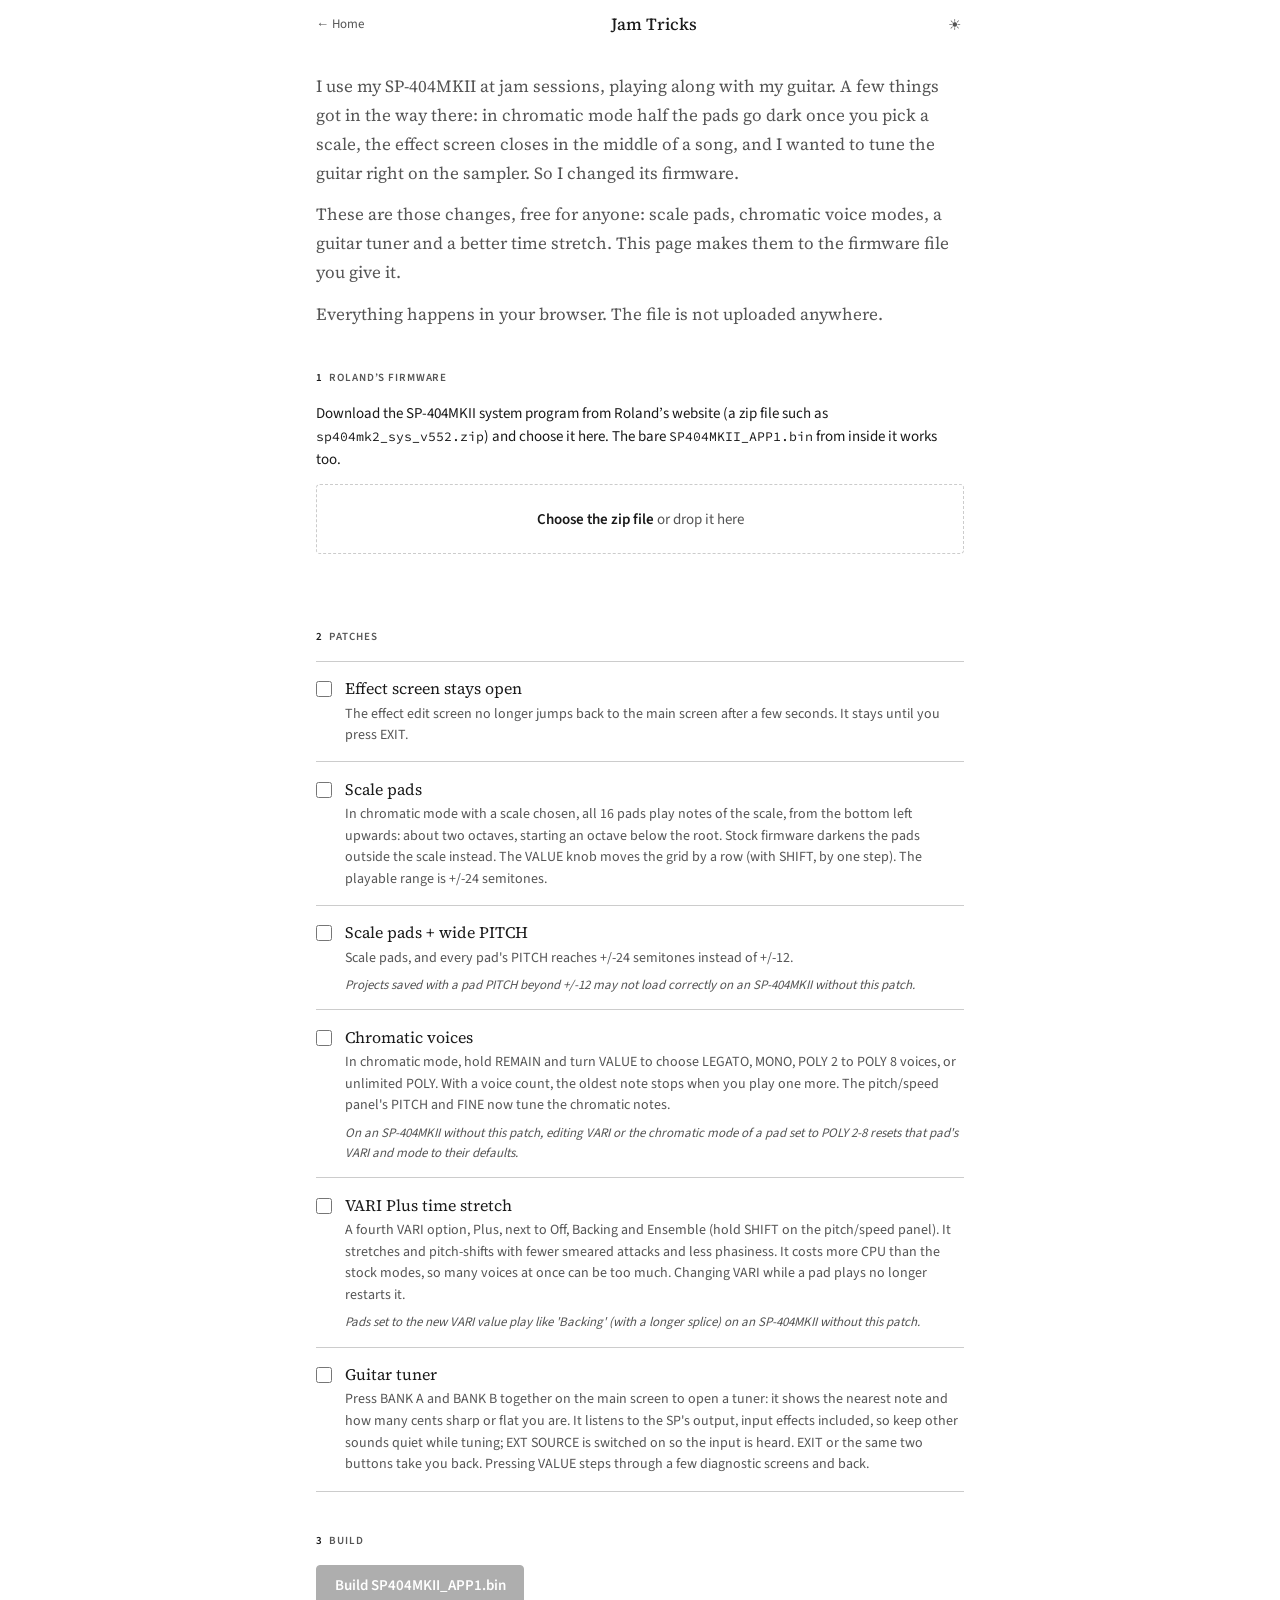
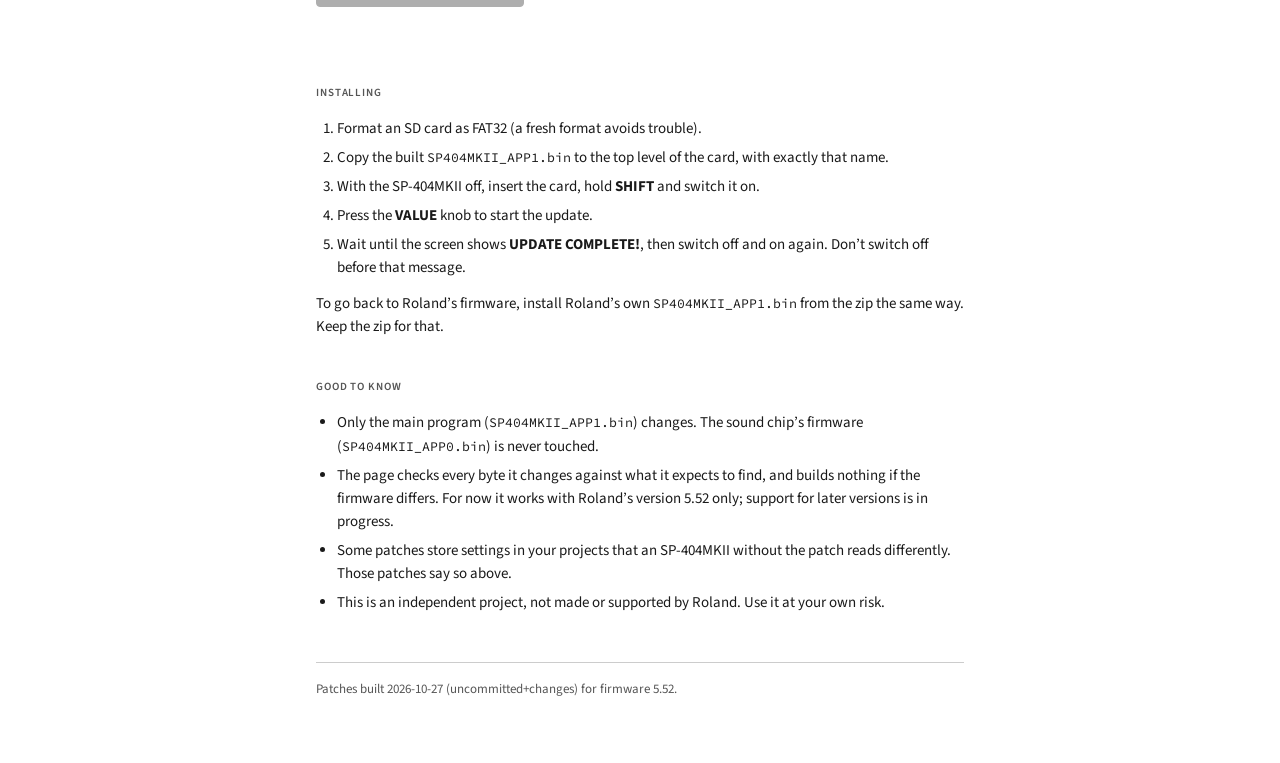
==== web/index.html @ 8525abc3 "Extract APP1 musical features and self-contained web patcher" ====
<!DOCTYPE html>
<html lang="en">
<head>
  <meta charset="UTF-8">
  <meta name="viewport" content="width=device-width, initial-scale=1.0">
  <title>Jam Tricks</title>
  <script>
    (function() {
      var saved = localStorage.getItem('theme');
      var prefersDark = window.matchMedia('(prefers-color-scheme: dark)').matches;
      if (saved === 'dark' || (!saved && prefersDark)) {
        document.documentElement.setAttribute('data-theme', 'dark');
      }
    })();
  </script>
  <link rel="stylesheet" href="fonts/fonts.css">
  <link rel="stylesheet" href="style.css">
  <script type="module" src="app.js"></script>
</head>
<body>
  <nav class="site-nav">
    <a href="https://asfaust.github.io/">&larr; Home</a>
    <h1>Jam Tricks</h1>
    <button class="theme-toggle" id="themeToggle" aria-label="Toggle dark mode">☀</button>
  </nav>

  <main class="page">
    <div class="lede">
      <p>I use my SP-404MKII at jam sessions, playing along with my guitar. A few things got in
        the way there: in chromatic mode half the pads go dark once you pick a scale, the effect
        screen closes in the middle of a song, and I wanted to tune the guitar right on the
        sampler. So I changed its firmware.</p>
      <p>These are those changes, free for anyone: scale pads, chromatic voice modes, a guitar
        tuner and a better time stretch. This page makes them to the firmware file you give it.</p>
      <p>Everything happens in your browser. The file is not uploaded anywhere.</p>
    </div>

    <h2><span class="step">1</span>Roland’s firmware</h2>
    <p>Download the SP-404MKII system program from Roland’s website (a zip file such as
      <code>sp404mk2_sys_v552.zip</code>) and choose it here. The bare
      <code>SP404MKII_APP1.bin</code> from inside it works too.</p>
    <label class="drop" id="drop">
      <input type="file" id="file" accept=".zip,.bin">
      <strong>Choose the zip file</strong> or drop it here
    </label>
    <div class="status" id="fileStatus" role="status"></div>

    <h2><span class="step">2</span>Patches</h2>
    <ul class="patches" id="patches"></ul>

    <h2><span class="step">3</span>Build</h2>
    <p><button class="build" id="build" disabled>Build SP404MKII_APP1.bin</button></p>
    <div class="status" id="buildStatus" role="status"></div>

    <h2>Installing</h2>
    <ol>
      <li>Format an SD card as FAT32 (a fresh format avoids trouble).</li>
      <li>Copy the built <code>SP404MKII_APP1.bin</code> to the top level of the card, with exactly
        that name.</li>
      <li>With the SP-404MKII off, insert the card, hold <strong>SHIFT</strong> and switch it on.</li>
      <li>Press the <strong>VALUE</strong> knob to start the update.</li>
      <li>Wait until the screen shows <strong>UPDATE COMPLETE!</strong>, then switch off and on
        again. Don’t switch off before that message.</li>
    </ol>
    <p>To go back to Roland’s firmware, install Roland’s own <code>SP404MKII_APP1.bin</code> from
      the zip the same way. Keep the zip for that.</p>

    <h2>Good to know</h2>
    <ul>
      <li>Only the main program (<code>SP404MKII_APP1.bin</code>) changes. The sound chip’s
        firmware (<code>SP404MKII_APP0.bin</code>) is never touched.</li>
      <li>The page checks every byte it changes against what it expects to find, and builds
        nothing if the firmware differs. For now it works with Roland’s version 5.52 only;
        support for later versions is in progress.</li>
      <li>Some patches store settings in your projects that an SP-404MKII without the patch
        reads differently. Those patches say so above.</li>
      <li>This is an independent project, not made or supported by Roland. Use it at your own
        risk.</li>
    </ul>

    <footer class="small" id="footer"></footer>
  </main>

  <script>
    var btn = document.getElementById('themeToggle');
    function applyTheme() {
      var saved = localStorage.getItem('theme');
      var prefersDark = window.matchMedia('(prefers-color-scheme: dark)').matches;
      var dark = saved === 'dark' || (!saved && prefersDark);
      document.documentElement.setAttribute('data-theme', dark ? 'dark' : 'light');
      btn.textContent = dark ? '☾' : '☀';
    }
    applyTheme();
    window.addEventListener('pageshow', applyTheme);
    btn.addEventListener('click', function() {
      var isDark = document.documentElement.getAttribute('data-theme') === 'dark';
      var next = isDark ? 'light' : 'dark';
      localStorage.setItem('theme', next);
      document.documentElement.setAttribute('data-theme', next);
      btn.textContent = isDark ? '☀' : '☾';
    });
  </script>
</body>
</html>
---- web/fonts/fonts.css ----
/* Adobe Source fonts, SIL Open Font License; see OFL.txt. */

@font-face {
  font-family: 'Source Serif 4';
  font-style: normal;
  font-weight: 200 900;
  font-display: swap;
  src: url(./source-serif-4-latin-opsz-normal.woff2) format('woff2');
  unicode-range: U+0000-00FF,U+0131,U+0152-0153,U+02BB-02BC,U+02C6,U+02DA,U+02DC,U+0304,U+0308,U+0329,U+2000-206F,U+20AC,U+2122,U+2191,U+2193,U+2212,U+2215,U+FEFF,U+FFFD;
}

@font-face {
  font-family: 'Source Serif 4';
  font-style: normal;
  font-weight: 200 900;
  font-display: swap;
  src: url(./source-serif-4-latin-ext-opsz-normal.woff2) format('woff2');
  unicode-range: U+0100-02BA,U+02BD-02C5,U+02C7-02CC,U+02CE-02D7,U+02DD-02FF,U+0304,U+0308,U+0329,U+1D00-1DBF,U+1E00-1E9F,U+1EF2-1EFF,U+2020,U+20A0-20AB,U+20AD-20C4,U+2113,U+2C60-2C7F,U+A720-A7FF;
}

@font-face {
  font-family: 'Source Sans 3';
  font-style: normal;
  font-weight: 200 900;
  font-display: swap;
  src: url(./source-sans-3-latin-wght-normal.woff2) format('woff2');
  unicode-range: U+0000-00FF,U+0131,U+0152-0153,U+02BB-02BC,U+02C6,U+02DA,U+02DC,U+0304,U+0308,U+0329,U+2000-206F,U+20AC,U+2122,U+2191,U+2193,U+2212,U+2215,U+FEFF,U+FFFD;
}

@font-face {
  font-family: 'Source Sans 3';
  font-style: normal;
  font-weight: 200 900;
  font-display: swap;
  src: url(./source-sans-3-latin-ext-wght-normal.woff2) format('woff2');
  unicode-range: U+0100-02BA,U+02BD-02C5,U+02C7-02CC,U+02CE-02D7,U+02DD-02FF,U+0304,U+0308,U+0329,U+1D00-1DBF,U+1E00-1E9F,U+1EF2-1EFF,U+2020,U+20A0-20AB,U+20AD-20C4,U+2113,U+2C60-2C7F,U+A720-A7FF;
}

@font-face {
  font-family: 'Source Code Pro';
  font-style: normal;
  font-weight: 200 900;
  font-display: swap;
  src: url(./source-code-pro-latin-wght-normal.woff2) format('woff2');
  unicode-range: U+0000-00FF,U+0131,U+0152-0153,U+02BB-02BC,U+02C6,U+02DA,U+02DC,U+0304,U+0308,U+0329,U+2000-206F,U+20AC,U+2122,U+2191,U+2193,U+2212,U+2215,U+FEFF,U+FFFD;
}

@font-face {
  font-family: 'Source Code Pro';
  font-style: normal;
  font-weight: 200 900;
  font-display: swap;
  src: url(./source-code-pro-latin-ext-wght-normal.woff2) format('woff2');
  unicode-range: U+0100-02BA,U+02BD-02C5,U+02C7-02CC,U+02CE-02D7,U+02DD-02FF,U+0304,U+0308,U+0329,U+1D00-1DBF,U+1E00-1E9F,U+1EF2-1EFF,U+2020,U+20A0-20AB,U+20AD-20C4,U+2113,U+2C60-2C7F,U+A720-A7FF;
}
---- web/style.css ----
:root {
  --font-serif: 'Source Serif 4', Georgia, 'Times New Roman', serif;
  --font-sans: 'Source Sans 3', -apple-system, BlinkMacSystemFont, 'Segoe UI', sans-serif;
  --font-mono: 'Source Code Pro', ui-monospace, SFMono-Regular, Menlo, Consolas, monospace;
  --color-text-primary: #1a1a1a;
  --color-text-secondary: #555;
  --color-border-secondary: #ccc;
  --color-bg: #fff;
  --color-panel: #f6f6f4;
  --good: #1f7a3d;
  --bad: #d0353f;
}
[data-theme="dark"] {
  --color-text-primary: #e2e2e2;
  --color-text-secondary: #888;
  --color-border-secondary: #333;
  --color-bg: #111;
  --color-panel: #1a1a1a;
  --good: #5cc98a;
  --bad: #ff6b6b;
}
* { box-sizing: border-box; margin: 0; padding: 0; }
body { background: var(--color-bg); color: var(--color-text-primary); font-family: var(--font-sans); font-size: 15px; line-height: 1.55; transition: background 0.2s, color 0.2s; }

.site-nav {
  max-width: 680px;
  height: 3rem;
  margin: 0 auto;
  padding: 0 1rem;
  display: flex;
  align-items: center;
  gap: 1rem;
  font-size: 13px;
  color: var(--color-text-secondary);
}
.site-nav a { color: var(--color-text-secondary); text-decoration: none; white-space: nowrap; }
.site-nav a:hover { color: var(--color-text-primary); }
.site-nav h1 { flex: 1; min-width: 0; text-align: center; font-family: var(--font-serif); font-size: 17px; font-weight: 500; color: var(--color-text-primary); white-space: nowrap; overflow: hidden; text-overflow: ellipsis; }
.theme-toggle { background: none; border: none; cursor: pointer; font-size: 15px; color: var(--color-text-secondary); padding: 0.2rem; line-height: 1; }
.theme-toggle:hover { color: var(--color-text-primary); }

.page { max-width: 680px; margin: 0 auto; padding: 1.5rem 1rem 4rem; }
.lede { font-family: var(--font-serif); font-size: 17px; line-height: 1.7; color: var(--color-text-secondary); margin-bottom: 2.5rem; }
.lede p + p { margin-top: 0.8rem; }

h2 { font-size: 11px; font-weight: 600; letter-spacing: 0.08em; text-transform: uppercase; color: var(--color-text-secondary); margin: 2.5rem 0 1rem; }
h2 .step { color: var(--color-text-primary); margin-right: 0.4rem; }
p { margin-bottom: 0.8rem; }
a { color: var(--color-text-primary); }
code { font-family: var(--font-mono); font-size: 0.88em; }
ol, ul { padding-left: 1.3rem; margin-bottom: 0.8rem; }
li { margin-bottom: 0.35rem; }

/* Step 1: the file */
.drop {
  display: block;
  border: 1px dashed var(--color-border-secondary);
  border-radius: 4px;
  padding: 1.4rem 1rem;
  text-align: center;
  cursor: pointer;
  color: var(--color-text-secondary);
  transition: border-color 0.15s, background 0.15s;
}
.drop:hover, .drop.over { border-color: var(--color-text-secondary); background: var(--color-panel); }
.drop strong { color: var(--color-text-primary); font-weight: 600; }
.drop input { position: absolute; width: 1px; height: 1px; opacity: 0; }
.drop:focus-within { outline: 2px solid var(--color-text-secondary); outline-offset: 2px; }
.status { min-height: 1.5rem; margin-top: 0.6rem; font-size: 14px; color: var(--color-text-secondary); overflow-wrap: anywhere; }
.status.good { color: var(--good); }
.status.bad { color: var(--bad); }

/* Step 2: the patches */
.patches { list-style: none; padding: 0; }
.patches li { margin: 0; border-top: 1px solid var(--color-border-secondary); }
.patches li:last-child { border-bottom: 1px solid var(--color-border-secondary); }
.patch { display: flex; gap: 0.8rem; padding: 0.9rem 0; cursor: pointer; }
.patch input { flex: none; margin-top: 0.3rem; width: 16px; height: 16px; accent-color: var(--color-text-primary); }
.patch .name { font-family: var(--font-serif); font-size: 16px; }
.patch .text { font-size: 14px; color: var(--color-text-secondary); margin-top: 0.15rem; }
.patch .warning { font-size: 13px; color: var(--color-text-secondary); margin-top: 0.35rem; font-style: italic; }
.patch.disabled { cursor: default; opacity: 0.5; }

/* Step 3 */
button.build {
  font: inherit;
  font-weight: 600;
  padding: 0.55rem 1.1rem;
  border-radius: 4px;
  border: 1px solid var(--color-text-primary);
  background: var(--color-text-primary);
  color: var(--color-bg);
  cursor: pointer;
}
button.build:disabled { opacity: 0.35; cursor: default; }

.small { font-size: 13px; color: var(--color-text-secondary); }
footer { margin-top: 3rem; padding-top: 1rem; border-top: 1px solid var(--color-border-secondary); }
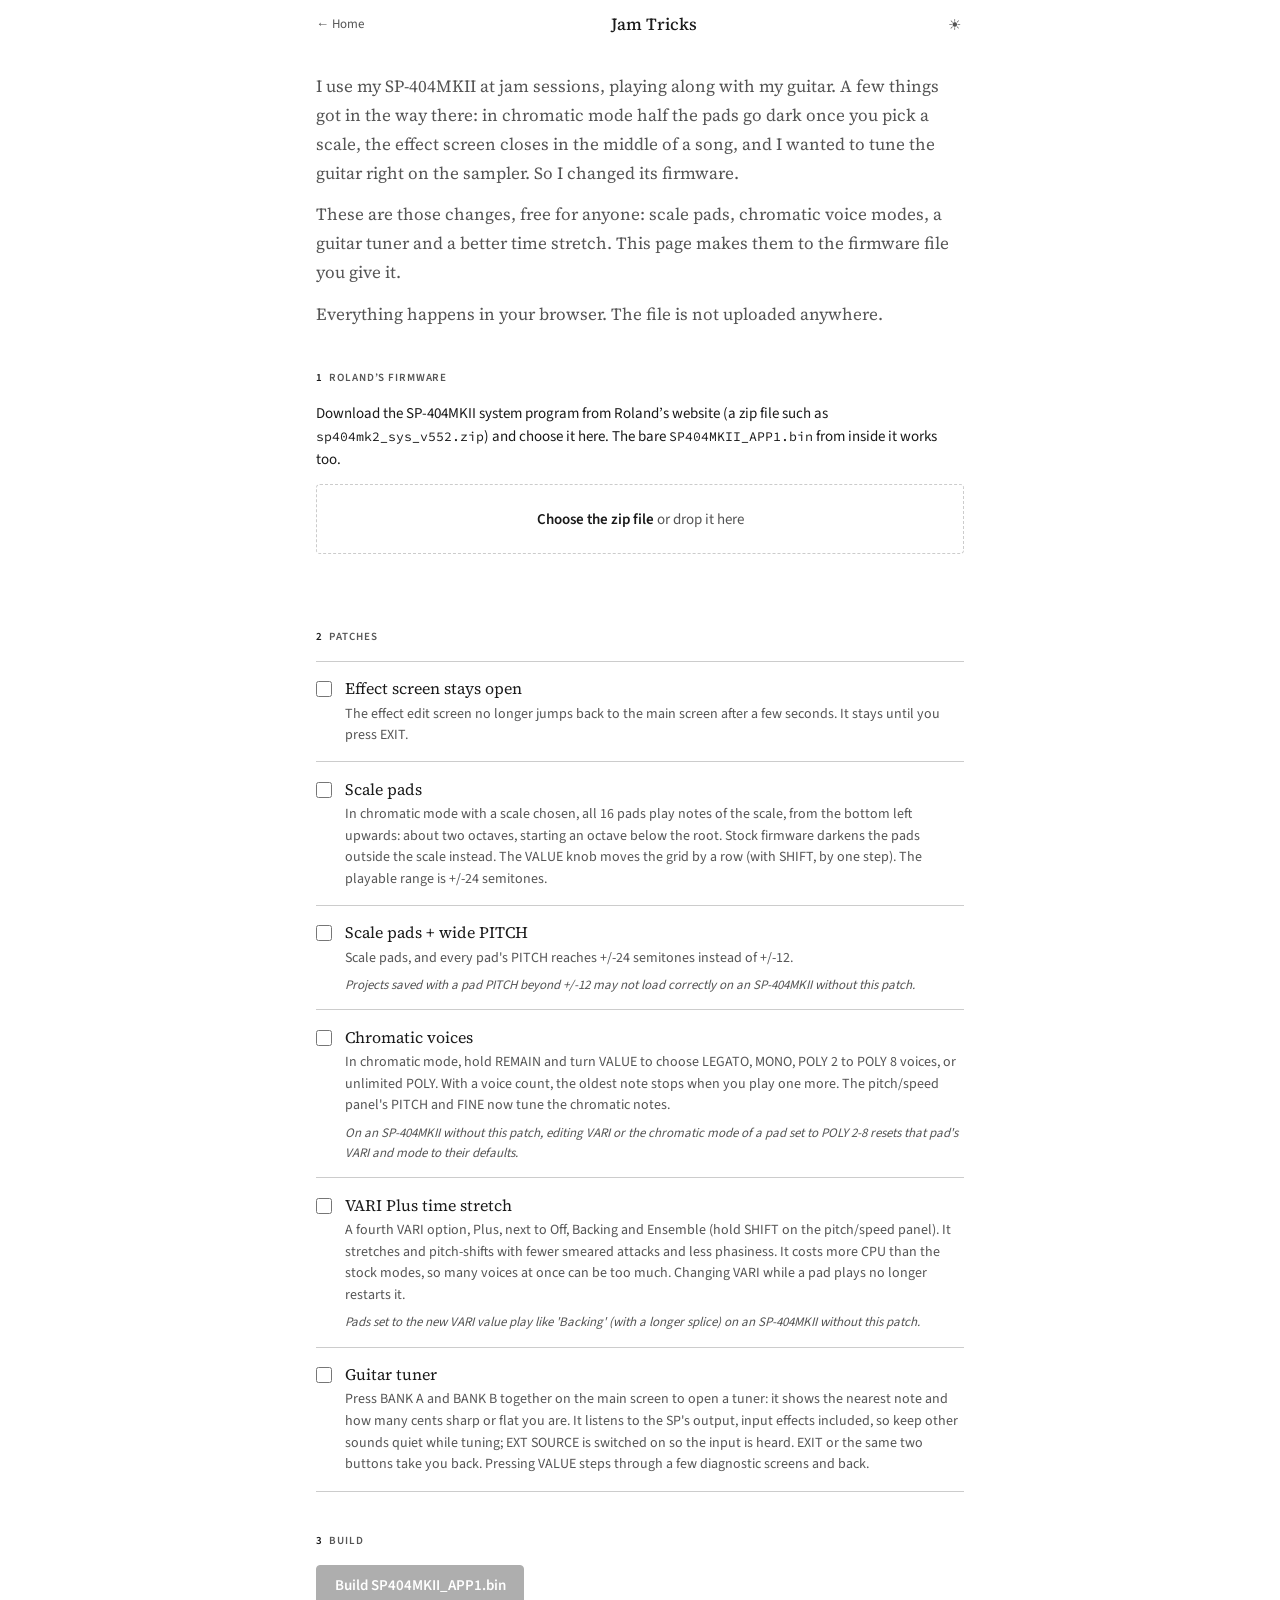
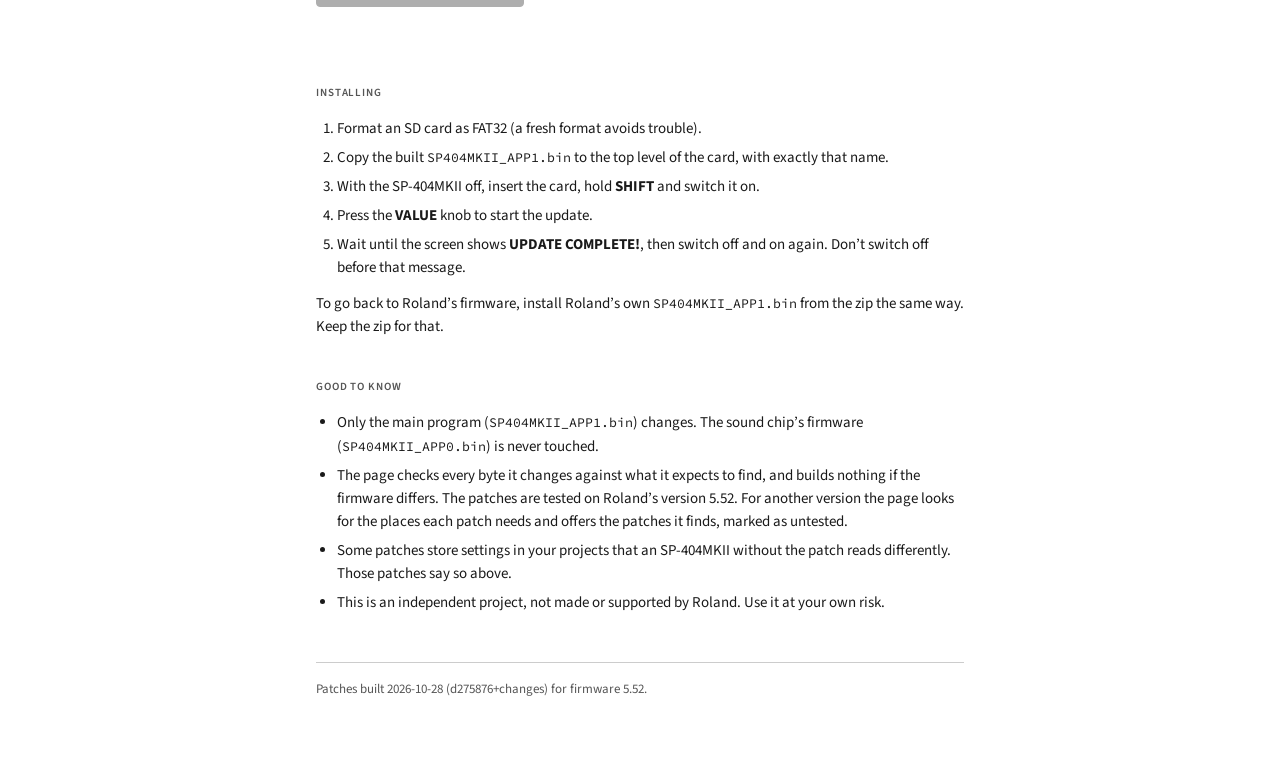
==== commit 0ce7ab74: "Use the pattern resolver in the page for unknown firmware - Move payload state out of MPU region 9 i" ====
--- a/web/index.html
+++ b/web/index.html
@@ -70,8 +70,9 @@
       <li>Only the main program (<code>SP404MKII_APP1.bin</code>) changes. The sound chip’s
         firmware (<code>SP404MKII_APP0.bin</code>) is never touched.</li>
       <li>The page checks every byte it changes against what it expects to find, and builds
-        nothing if the firmware differs. For now it works with Roland’s version 5.52 only;
-        support for later versions is in progress.</li>
+        nothing if the firmware differs. The patches are tested on Roland’s version 5.52.
+        For another version the page looks for the places each patch needs and offers the
+        patches it finds, marked as untested.</li>
       <li>Some patches store settings in your projects that an SP-404MKII without the patch
         reads differently. Those patches say so above.</li>
       <li>This is an independent project, not made or supported by Roland. Use it at your own
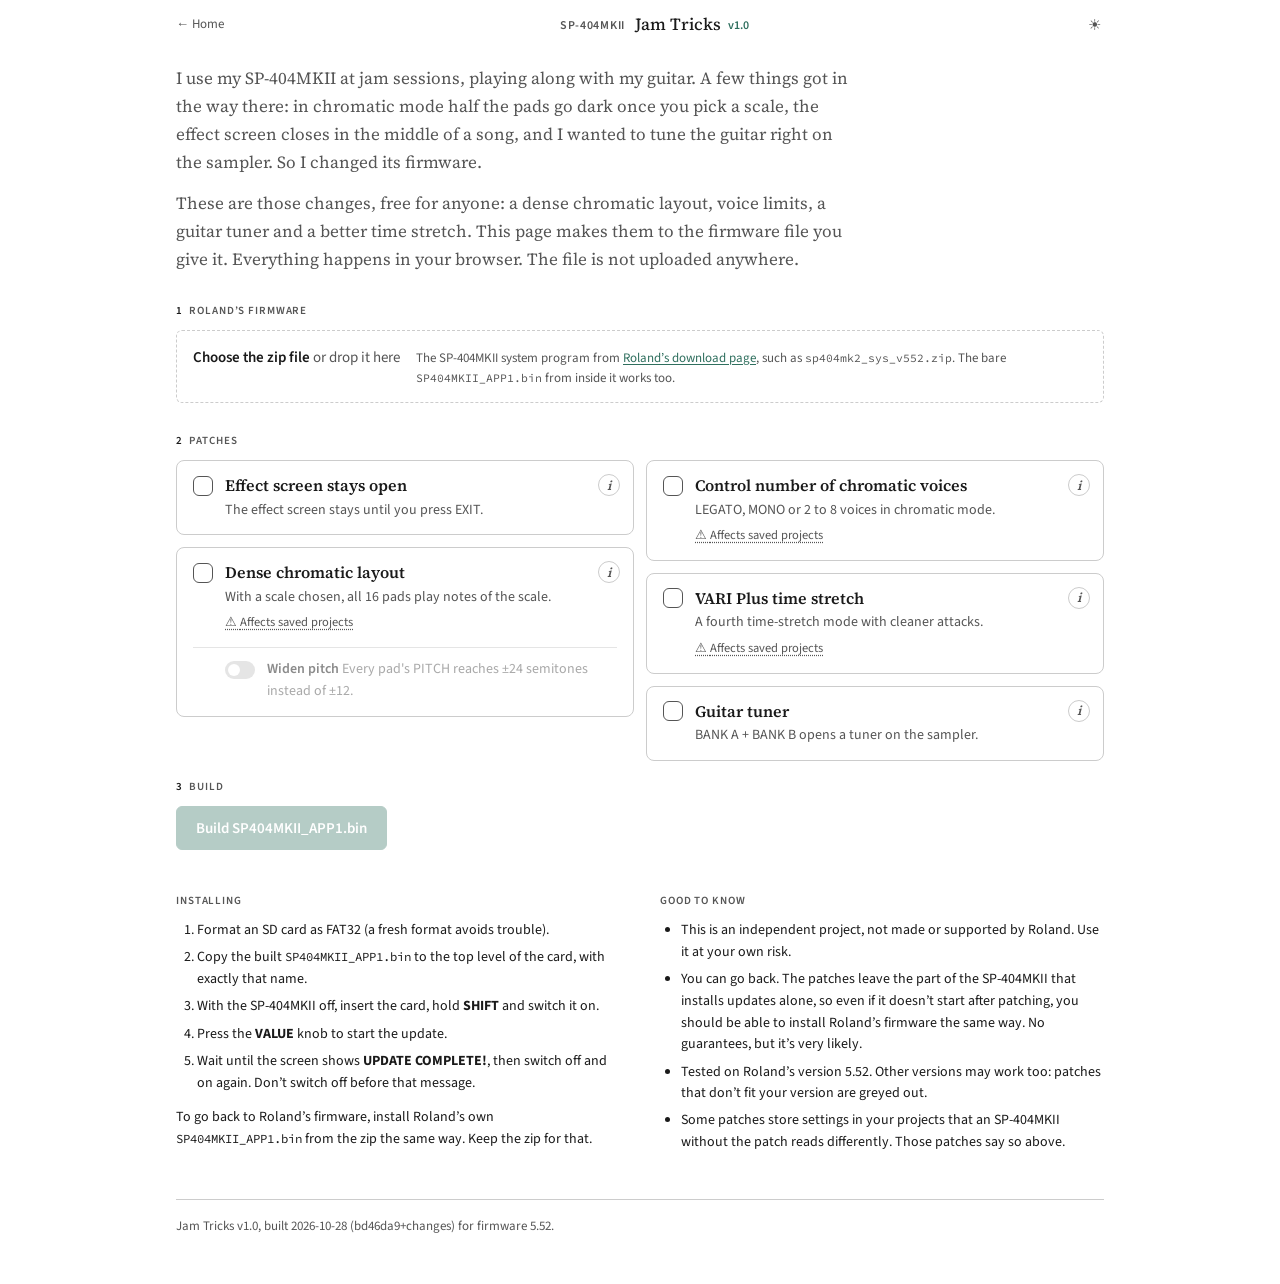
==== commit 82e8328e: "Patcher page: patch cards with info popups, wider layout, v1.0 in the title - Patches are cards in t" ====
--- a/web/index.html
+++ b/web/index.html
@@ -3,7 +3,7 @@
 <head>
   <meta charset="UTF-8">
   <meta name="viewport" content="width=device-width, initial-scale=1.0">
-  <title>Jam Tricks</title>
+  <title>SP-404MKII Jam Tricks v1.0</title>
   <script>
     (function() {
       var saved = localStorage.getItem('theme');
@@ -20,7 +20,7 @@
 <body>
   <nav class="site-nav">
     <a href="https://asfaust.github.io/">&larr; Home</a>
-    <h1>Jam Tricks</h1>
+    <h1><span class="model">SP-404MKII</span> Jam Tricks <span class="version" id="titleVersion">v1.0</span></h1>
     <button class="theme-toggle" id="themeToggle" aria-label="Toggle dark mode">☀</button>
   </nav>
 
@@ -30,54 +30,74 @@
         the way there: in chromatic mode half the pads go dark once you pick a scale, the effect
         screen closes in the middle of a song, and I wanted to tune the guitar right on the
         sampler. So I changed its firmware.</p>
-      <p>These are those changes, free for anyone: scale pads, chromatic voice modes, a guitar
-        tuner and a better time stretch. This page makes them to the firmware file you give it.</p>
-      <p>Everything happens in your browser. The file is not uploaded anywhere.</p>
+      <p>These are those changes, free for anyone: a dense chromatic layout, voice limits, a
+        guitar tuner and a better time stretch. This page makes them to the firmware file you give it.
+        Everything happens in your browser. The file is not uploaded anywhere.</p>
     </div>
 
-    <h2><span class="step">1</span>Roland’s firmware</h2>
-    <p>Download the SP-404MKII system program from Roland’s website (a zip file such as
-      <code>sp404mk2_sys_v552.zip</code>) and choose it here. The bare
-      <code>SP404MKII_APP1.bin</code> from inside it works too.</p>
-    <label class="drop" id="drop">
-      <input type="file" id="file" accept=".zip,.bin">
-      <strong>Choose the zip file</strong> or drop it here
-    </label>
-    <div class="status" id="fileStatus" role="status"></div>
+    <section class="step-firmware">
+      <h2><span class="step">1</span>Roland’s firmware</h2>
+      <label class="drop" id="drop">
+        <input type="file" id="file" accept=".zip,.bin">
+        <span class="drop-main"><strong>Choose the zip file</strong> or drop it here</span>
+        <span class="drop-hint">The SP-404MKII system program from
+          <a href="https://www.roland.com/global/support/by_product/sp-404mk2/updates_drivers"
+          target="_blank" rel="noopener">Roland’s download page</a>, such as
+          <code>sp404mk2_sys_v552.zip</code>. The bare <code>SP404MKII_APP1.bin</code> from
+          inside it works too.</span>
+      </label>
+      <div class="status" id="fileStatus" role="status"></div>
+    </section>
 
-    <h2><span class="step">2</span>Patches</h2>
-    <ul class="patches" id="patches"></ul>
+    <section>
+      <h2><span class="step">2</span>Patches</h2>
+      <ul class="patches" id="patches"></ul>
+      <dialog class="info-popup" id="infoPopup"><div class="popup-inner">
+        <div class="popup-head"><h3 id="infoTitle"></h3>
+          <button class="popup-close" id="infoClose" aria-label="Close">✕</button></div>
+        <div id="infoBody"></div>
+      </div></dialog>
+    </section>
 
-    <h2><span class="step">3</span>Build</h2>
-    <p><button class="build" id="build" disabled>Build SP404MKII_APP1.bin</button></p>
-    <div class="status" id="buildStatus" role="status"></div>
+    <section class="buildbar">
+      <h2><span class="step">3</span>Build</h2>
+      <div class="build-row">
+        <button class="build" id="build" disabled>Build SP404MKII_APP1.bin</button>
+        <div class="status" id="buildStatus" role="status"></div>
+      </div>
+    </section>
 
-    <h2>Installing</h2>
-    <ol>
-      <li>Format an SD card as FAT32 (a fresh format avoids trouble).</li>
-      <li>Copy the built <code>SP404MKII_APP1.bin</code> to the top level of the card, with exactly
-        that name.</li>
-      <li>With the SP-404MKII off, insert the card, hold <strong>SHIFT</strong> and switch it on.</li>
-      <li>Press the <strong>VALUE</strong> knob to start the update.</li>
-      <li>Wait until the screen shows <strong>UPDATE COMPLETE!</strong>, then switch off and on
-        again. Don’t switch off before that message.</li>
-    </ol>
-    <p>To go back to Roland’s firmware, install Roland’s own <code>SP404MKII_APP1.bin</code> from
-      the zip the same way. Keep the zip for that.</p>
-
-    <h2>Good to know</h2>
-    <ul>
-      <li>Only the main program (<code>SP404MKII_APP1.bin</code>) changes. The sound chip’s
-        firmware (<code>SP404MKII_APP0.bin</code>) is never touched.</li>
-      <li>The page checks every byte it changes against what it expects to find, and builds
-        nothing if the firmware differs. The patches are tested on Roland’s version 5.52.
-        For another version the page looks for the places each patch needs and offers the
-        patches it finds, marked as untested.</li>
-      <li>Some patches store settings in your projects that an SP-404MKII without the patch
-        reads differently. Those patches say so above.</li>
-      <li>This is an independent project, not made or supported by Roland. Use it at your own
-        risk.</li>
-    </ul>
+    <div class="info">
+      <section>
+        <h2>Installing</h2>
+        <ol>
+          <li>Format an SD card as FAT32 (a fresh format avoids trouble).</li>
+          <li>Copy the built <code>SP404MKII_APP1.bin</code> to the top level of the card, with
+            exactly that name.</li>
+          <li>With the SP-404MKII off, insert the card, hold <strong>SHIFT</strong> and switch it
+            on.</li>
+          <li>Press the <strong>VALUE</strong> knob to start the update.</li>
+          <li>Wait until the screen shows <strong>UPDATE COMPLETE!</strong>, then switch off and on
+            again. Don’t switch off before that message.</li>
+        </ol>
+        <p>To go back to Roland’s firmware, install Roland’s own <code>SP404MKII_APP1.bin</code>
+          from the zip the same way. Keep the zip for that.</p>
+      </section>
+      <section>
+        <h2>Good to know</h2>
+        <ul>
+          <li>This is an independent project, not made or supported by Roland. Use it at your
+            own risk.</li>
+          <li>You can go back. The patches leave the part of the SP-404MKII that installs
+            updates alone, so even if it doesn’t start after patching, you should be able to
+            install Roland’s firmware the same way. No guarantees, but it’s very likely.</li>
+          <li>Tested on Roland’s version 5.52. Other versions may work too: patches that don’t
+            fit your version are greyed out.</li>
+          <li>Some patches store settings in your projects that an SP-404MKII without the patch
+            reads differently. Those patches say so above.</li>
+        </ul>
+      </section>
+    </div>
 
     <footer class="small" id="footer"></footer>
   </main>
--- a/web/style.css
+++ b/web/style.css
@@ -7,6 +7,9 @@
   --color-border-secondary: #ccc;
   --color-bg: #fff;
   --color-panel: #f6f6f4;
+  --accent: #2f6f5e;
+  --accent-soft: #e8f1ed;
+  --on-accent: #fff;
   --good: #1f7a3d;
   --bad: #d0353f;
 }
@@ -16,6 +19,9 @@
   --color-border-secondary: #333;
   --color-bg: #111;
   --color-panel: #1a1a1a;
+  --accent: #5fa38c;
+  --accent-soft: #17231f;
+  --on-accent: #0e1512;
   --good: #5cc98a;
   --bad: #ff6b6b;
 }
@@ -23,7 +29,7 @@
 body { background: var(--color-bg); color: var(--color-text-primary); font-family: var(--font-sans); font-size: 15px; line-height: 1.55; transition: background 0.2s, color 0.2s; }
 
 .site-nav {
-  max-width: 680px;
+  max-width: 960px;
   height: 3rem;
   margin: 0 auto;
   padding: 0 1rem;
@@ -36,14 +42,16 @@
 .site-nav a { color: var(--color-text-secondary); text-decoration: none; white-space: nowrap; }
 .site-nav a:hover { color: var(--color-text-primary); }
 .site-nav h1 { flex: 1; min-width: 0; text-align: center; font-family: var(--font-serif); font-size: 17px; font-weight: 500; color: var(--color-text-primary); white-space: nowrap; overflow: hidden; text-overflow: ellipsis; }
+.site-nav h1 .model { font-family: var(--font-sans); font-size: 12px; font-weight: 600; letter-spacing: 0.06em; color: var(--color-text-secondary); margin-right: 0.35rem; vertical-align: 0.1em; }
+.site-nav h1 .version { font-family: var(--font-sans); font-size: 12px; font-weight: 600; color: var(--accent); margin-left: 0.2rem; vertical-align: 0.1em; }
 .theme-toggle { background: none; border: none; cursor: pointer; font-size: 15px; color: var(--color-text-secondary); padding: 0.2rem; line-height: 1; }
 .theme-toggle:hover { color: var(--color-text-primary); }
 
-.page { max-width: 680px; margin: 0 auto; padding: 1.5rem 1rem 4rem; }
-.lede { font-family: var(--font-serif); font-size: 17px; line-height: 1.7; color: var(--color-text-secondary); margin-bottom: 2.5rem; }
-.lede p + p { margin-top: 0.8rem; }
-
-h2 { font-size: 11px; font-weight: 600; letter-spacing: 0.08em; text-transform: uppercase; color: var(--color-text-secondary); margin: 2.5rem 0 1rem; }
+.page { max-width: 960px; margin: 0 auto; padding: 1rem 1rem 3rem; }
+.lede { font-family: var(--font-serif); font-size: 17px; line-height: 1.65; color: var(--color-text-secondary); max-width: 680px; margin-bottom: 1.5rem; }
+.lede p + p { margin-top: 0.7rem; }
+
+h2 { font-size: 11px; font-weight: 600; letter-spacing: 0.08em; text-transform: uppercase; color: var(--color-text-secondary); margin: 1.8rem 0 0.7rem; }
 h2 .step { color: var(--color-text-primary); margin-right: 0.4rem; }
 p { margin-bottom: 0.8rem; }
 a { color: var(--color-text-primary); }
@@ -53,46 +61,187 @@
 
 /* Step 1: the file */
 .drop {
-  display: block;
+  display: flex;
+  flex-wrap: wrap;
+  align-items: baseline;
+  gap: 0.2rem 1rem;
   border: 1px dashed var(--color-border-secondary);
-  border-radius: 4px;
-  padding: 1.4rem 1rem;
-  text-align: center;
+  border-radius: 6px;
+  padding: 0.9rem 1rem;
   cursor: pointer;
   color: var(--color-text-secondary);
   transition: border-color 0.15s, background 0.15s;
 }
 .drop:hover, .drop.over { border-color: var(--color-text-secondary); background: var(--color-panel); }
 .drop strong { color: var(--color-text-primary); font-weight: 600; }
+.drop-hint { flex: 1 1 20rem; font-size: 13px; }
+.drop-hint a { color: var(--accent); text-underline-offset: 2px; }
 .drop input { position: absolute; width: 1px; height: 1px; opacity: 0; }
 .drop:focus-within { outline: 2px solid var(--color-text-secondary); outline-offset: 2px; }
-.status { min-height: 1.5rem; margin-top: 0.6rem; font-size: 14px; color: var(--color-text-secondary); overflow-wrap: anywhere; }
+.status { min-height: 1.4rem; margin-top: 0.5rem; font-size: 14px; color: var(--color-text-secondary); overflow-wrap: anywhere; }
+.status:empty { min-height: 0; margin-top: 0; }
 .status.good { color: var(--good); }
 .status.bad { color: var(--bad); }
 
-/* Step 2: the patches */
-.patches { list-style: none; padding: 0; }
-.patches li { margin: 0; border-top: 1px solid var(--color-border-secondary); }
-.patches li:last-child { border-bottom: 1px solid var(--color-border-secondary); }
-.patch { display: flex; gap: 0.8rem; padding: 0.9rem 0; cursor: pointer; }
-.patch input { flex: none; margin-top: 0.3rem; width: 16px; height: 16px; accent-color: var(--color-text-primary); }
-.patch .name { font-family: var(--font-serif); font-size: 16px; }
-.patch .text { font-size: 14px; color: var(--color-text-secondary); margin-top: 0.15rem; }
-.patch .warning { font-size: 13px; color: var(--color-text-secondary); margin-top: 0.35rem; font-style: italic; }
-.patch.disabled { cursor: default; opacity: 0.5; }
+/* Step 2: the patches, one card each */
+/* Columns rather than a grid, so a short card doesn't stretch to its neighbour's height */
+.patches { list-style: none; padding: 0; margin: 0 0 -0.75rem; columns: 2 400px; column-gap: 0.75rem; }
+.card {
+  margin: 0 0 0.75rem;
+  break-inside: avoid;
+  border: 1px solid var(--color-border-secondary);
+  border-radius: 8px;
+  background: var(--color-bg);
+  transition: border-color 0.15s, background 0.15s;
+}
+.card:hover { border-color: var(--color-text-secondary); }
+.card.on { border-color: var(--accent); background: var(--accent-soft); }
+.card.disabled { opacity: 0.45; }
+.card.disabled:hover { border-color: var(--color-border-secondary); }
+
+/* The real inputs stay in the page for keyboard and screen readers, but invisible */
+.sr { position: absolute; width: 1px; height: 1px; opacity: 0; pointer-events: none; }
+
+.card { position: relative; }
+.patch { display: flex; gap: 0.75rem; padding: 0.85rem 2.8rem 0.85rem 1rem; cursor: pointer; }
+.card.disabled .patch { cursor: default; }
+.patch .name { font-family: var(--font-serif); font-size: 16px; font-weight: 600; line-height: 1.3; }
+.patch .text { font-size: 14px; color: var(--color-text-secondary); margin-top: 0.25rem; line-height: 1.5; }
+.warning {
+  font-size: 13px;
+  color: var(--color-text-secondary);
+  padding-left: 0.6rem;
+  border-left: 2px solid var(--color-border-secondary);
+}
+
+/* The info button on each card, and the note on patches that affect saved projects */
+.info-btn {
+  position: absolute;
+  top: 0.8rem;
+  right: 0.8rem;
+  width: 22px;
+  height: 22px;
+  border-radius: 50%;
+  border: 1.5px solid var(--color-border-secondary);
+  background: none;
+  color: var(--color-text-secondary);
+  font: italic 600 13px/1 var(--font-serif);
+  cursor: pointer;
+  transition: border-color 0.15s, color 0.15s;
+}
+.info-btn:hover, .info-btn:focus-visible { border-color: var(--accent); color: var(--accent); outline: none; }
+.note {
+  display: inline-block;
+  margin-top: 0.35rem;
+  padding: 0;
+  border: none;
+  background: none;
+  font: inherit;
+  font-size: 12.5px;
+  color: var(--color-text-secondary);
+  text-decoration: underline dotted;
+  text-underline-offset: 3px;
+  cursor: pointer;
+}
+.note::before { content: '⚠ '; }
+.note:hover { color: var(--color-text-primary); }
+
+.info-popup {
+  margin: auto;
+  width: min(560px, calc(100% - 2rem));
+  max-height: calc(100% - 2rem);
+  padding: 0;
+  border: 1px solid var(--color-border-secondary);
+  border-radius: 10px;
+  background: var(--color-bg);
+  color: var(--color-text-primary);
+  box-shadow: 0 12px 40px rgba(0, 0, 0, 0.25);
+}
+[data-theme="dark"] .info-popup { background: var(--color-panel); }
+.info-popup::backdrop { background: rgba(0, 0, 0, 0.45); }
+.popup-inner { padding: 1.1rem 1.25rem 0.6rem; font-size: 14.5px; }
+.popup-head { display: flex; align-items: flex-start; gap: 1rem; margin-bottom: 0.6rem; }
+.popup-head h3 { flex: 1; font-family: var(--font-serif); font-size: 19px; font-weight: 600; line-height: 1.3; }
+.popup-close { border: none; background: none; color: var(--color-text-secondary); font-size: 15px; cursor: pointer; padding: 0.15rem; }
+.popup-close:hover { color: var(--color-text-primary); }
+.popup-inner p { color: var(--color-text-secondary); }
+.popup-inner .option-head { margin: 1rem 0 0.3rem; color: var(--color-text-primary); font-weight: 600; }
+
+.tick {
+  flex: none;
+  width: 20px;
+  height: 20px;
+  margin-top: 0.05rem;
+  border: 1.5px solid var(--color-text-secondary);
+  border-radius: 6px;
+  position: relative;
+  transition: background 0.15s, border-color 0.15s;
+}
+.tick::after {
+  content: '';
+  position: absolute;
+  left: 6px;
+  top: 2px;
+  width: 5px;
+  height: 10px;
+  border: solid var(--on-accent);
+  border-width: 0 2px 2px 0;
+  transform: rotate(45deg) scale(0);
+  transition: transform 0.12s;
+}
+input:checked + .tick { background: var(--accent); border-color: var(--accent); }
+input:checked + .tick::after { transform: rotate(45deg) scale(1); }
+input:focus-visible + .tick, input:focus-visible + .switch { outline: 2px solid var(--accent); outline-offset: 2px; }
+
+/* An option inside a card (Widen pitch): a small switch */
+.option { display: flex; gap: 0.75rem; align-items: flex-start; margin: 0 1rem; padding: 0.7rem 0 0.85rem calc(20px + 0.75rem); border-top: 1px solid var(--color-border-secondary); cursor: pointer; font-size: 14px; }
+.card.on .option { border-top-color: color-mix(in srgb, var(--accent) 35%, transparent); }
+.option .name { font-weight: 600; }
+.option .text { color: var(--color-text-secondary); }
+.option.disabled { cursor: default; opacity: 0.5; }
+.switch {
+  flex: none;
+  width: 30px;
+  height: 18px;
+  margin-top: 0.1rem;
+  border-radius: 9px;
+  background: var(--color-border-secondary);
+  position: relative;
+  transition: background 0.15s;
+}
+.switch::after {
+  content: '';
+  position: absolute;
+  top: 3px;
+  left: 3px;
+  width: 12px;
+  height: 12px;
+  border-radius: 50%;
+  background: var(--color-bg);
+  transition: transform 0.15s;
+}
+input:checked + .switch { background: var(--accent); }
+input:checked + .switch::after { transform: translateX(12px); background: var(--on-accent); }
 
 /* Step 3 */
+.build-row { display: flex; flex-wrap: wrap; align-items: center; gap: 0.5rem 1rem; }
+.build-row .status { flex: 1 1 18rem; margin-top: 0; }
 button.build {
   font: inherit;
   font-weight: 600;
-  padding: 0.55rem 1.1rem;
-  border-radius: 4px;
-  border: 1px solid var(--color-text-primary);
-  background: var(--color-text-primary);
-  color: var(--color-bg);
-  cursor: pointer;
-}
+  padding: 0.6rem 1.2rem;
+  border-radius: 6px;
+  border: 1px solid var(--accent);
+  background: var(--accent);
+  color: var(--on-accent);
+  cursor: pointer;
+}
+button.build:hover:not(:disabled) { filter: brightness(1.08); }
 button.build:disabled { opacity: 0.35; cursor: default; }
 
+/* Installing and Good to know side by side when there's room */
+.info { display: grid; grid-template-columns: repeat(auto-fit, minmax(min(100%, 380px), 1fr)); gap: 0 2.5rem; margin-top: 0.8rem; font-size: 14px; }
+.info section { min-width: 0; }
+
 .small { font-size: 13px; color: var(--color-text-secondary); }
-footer { margin-top: 3rem; padding-top: 1rem; border-top: 1px solid var(--color-border-secondary); }
+footer { margin-top: 2rem; padding-top: 1rem; border-top: 1px solid var(--color-border-secondary); }
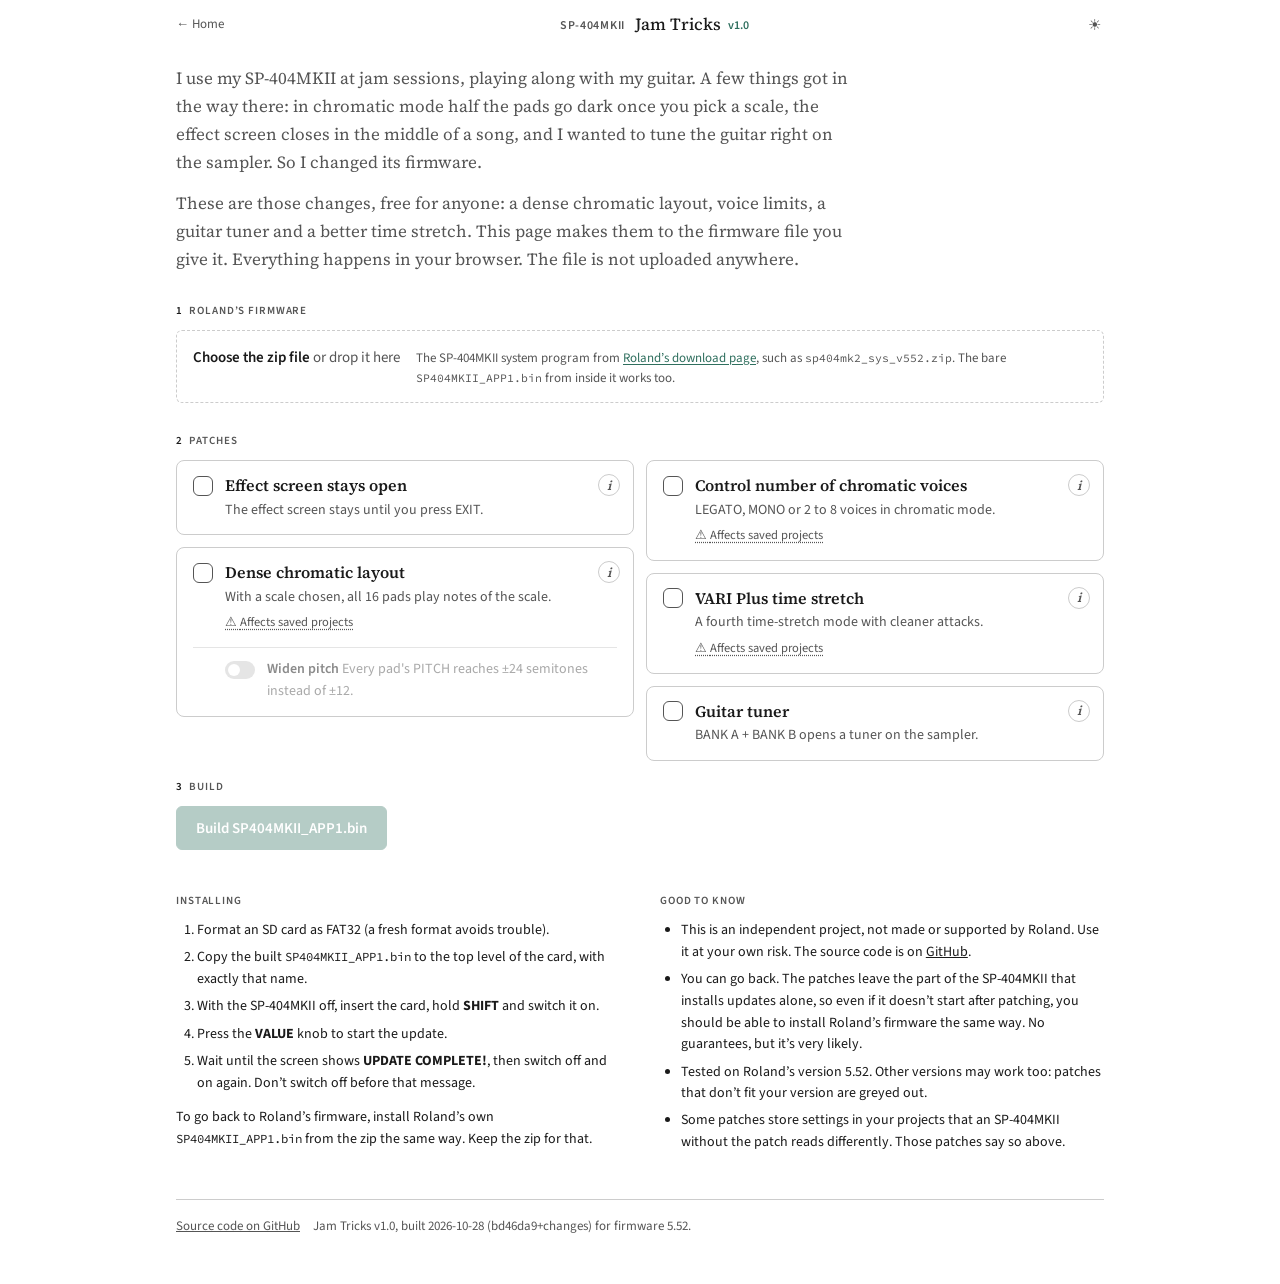
==== commit 94408978: "Patcher page: link the GitHub repository Co-Authored-By: Claude Opus 5.5 <noreply@anthropic.com>" ====
--- a/web/index.html
+++ b/web/index.html
@@ -87,7 +87,8 @@
         <h2>Good to know</h2>
         <ul>
           <li>This is an independent project, not made or supported by Roland. Use it at your
-            own risk.</li>
+            own risk. The source code is on <a href="https://github.com/ASFaust/sp404mk2-jam-tricks" target="_blank"
+            rel="noopener">GitHub</a>.</li>
           <li>You can go back. The patches leave the part of the SP-404MKII that installs
             updates alone, so even if it doesn’t start after patching, you should be able to
             install Roland’s firmware the same way. No guarantees, but it’s very likely.</li>
@@ -99,7 +100,8 @@
       </section>
     </div>
 
-    <footer class="small" id="footer"></footer>
+    <footer class="small"><a href="https://github.com/ASFaust/sp404mk2-jam-tricks" target="_blank" rel="noopener">Source code on GitHub</a>
+      <span id="footer"></span></footer>
   </main>
 
   <script>
--- a/web/style.css
+++ b/web/style.css
@@ -244,4 +244,6 @@
 .info section { min-width: 0; }
 
 .small { font-size: 13px; color: var(--color-text-secondary); }
+footer a { color: var(--color-text-secondary); margin-right: 0.6rem; }
+footer a:hover { color: var(--color-text-primary); }
 footer { margin-top: 2rem; padding-top: 1rem; border-top: 1px solid var(--color-border-secondary); }
